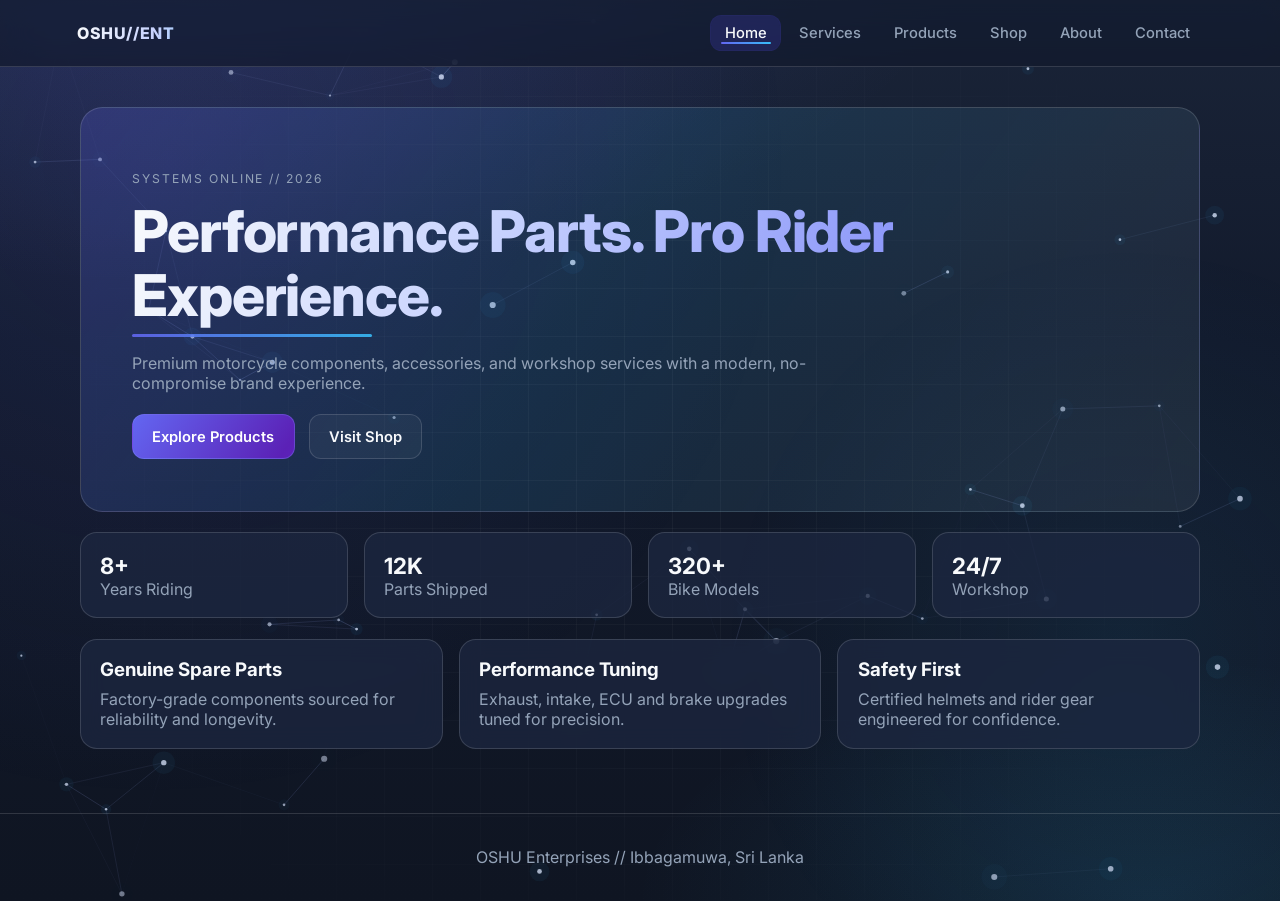
==== index.html @ 8a7154b7 "init the project" ====
<!doctype html>
<html lang="en">
  <head>
    <meta charset="UTF-8" />
    <meta name="viewport" content="width=device-width, initial-scale=1.0" />
    <title>OSHU Enterprises | Home</title>
    <link rel="preconnect" href="https://fonts.googleapis.com" />
    <link rel="preconnect" href="https://fonts.gstatic.com" crossorigin />
    <link
      href="https://fonts.googleapis.com/css2?family=Inter:wght@400;500;600;700;800&display=swap"
      rel="stylesheet"
    />
    <link rel="stylesheet" href="assets/styles.css" />
  </head>
  <body data-page="home">
    <div class="bg-grid"></div>
    <header class="site-header">
      <a class="brand" href="index.html"><span class="brand-text">OSHU//ENT</span></a>
      <button class="menu-toggle" aria-label="Toggle menu">Menu</button>
      <nav class="nav">
        <a href="index.html">Home</a>
        <a href="services.html">Services</a>
        <a href="products.html">Products</a>
        <a href="shop.html">Shop</a>
        <a href="about.html">About</a>
        <a href="contact.html">Contact</a>
      </nav>
    </header>

    <main>
      <section class="hero fade-in-up">
        <p class="eyebrow">Systems Online // 2026</p>
        <h1 class="page-title">Performance Parts. Pro Rider Experience.</h1>
        <p>
          Premium motorcycle components, accessories, and workshop services with
          a modern, no-compromise brand experience.
        </p>
        <div class="actions">
          <a class="btn btn-primary" href="products.html">Explore Products</a>
          <a class="btn btn-ghost" href="shop.html">Visit Shop</a>
        </div>
      </section>

      <section class="stats reveal">
        <article><strong>8+</strong><span>Years Riding</span></article>
        <article><strong>12K</strong><span>Parts Shipped</span></article>
        <article><strong>320+</strong><span>Bike Models</span></article>
        <article><strong>24/7</strong><span>Workshop</span></article>
      </section>

      <section class="cards reveal">
        <article class="card glass">
          <h3>Genuine Spare Parts</h3>
          <p>Factory-grade components sourced for reliability and longevity.</p>
        </article>
        <article class="card glass">
          <h3>Performance Tuning</h3>
          <p>Exhaust, intake, ECU and brake upgrades tuned for precision.</p>
        </article>
        <article class="card glass">
          <h3>Safety First</h3>
          <p>Certified helmets and rider gear engineered for confidence.</p>
        </article>
      </section>
    </main>

    <footer class="site-footer">
      <p>OSHU Enterprises // Ibbagamuwa, Sri Lanka</p>
    </footer>

    <script src="assets/main.js"></script>
  </body>
</html>
---- assets/styles.css ----
:root {
  --bg: #121a2c;
  --bg-soft: #1c2740;
  --card: rgba(28, 39, 64, 0.75);
  --text: #f8fafc;
  --muted: #94a3b8;
  --accent: #6366f1;
  --accent-2: #38bdf8;
  --border: rgba(255, 255, 255, 0.14);
  --ease-out-expo: cubic-bezier(0.16, 1, 0.3, 1);
  --ease-spring: cubic-bezier(0.34, 1.56, 0.64, 1);
}

* {
  box-sizing: border-box;
}

html,
body {
  margin: 0;
  font-family: Inter, system-ui, sans-serif;
  color: var(--text);
  background:
    radial-gradient(ellipse 120% 80% at 15% -10%, rgba(99, 102, 241, 0.18), transparent 52%),
    radial-gradient(ellipse 90% 60% at 90% 100%, rgba(56, 189, 248, 0.12), transparent 45%),
    linear-gradient(180deg, #1a2438 0%, var(--bg) 38%, #0f1522 100%);
}

.tech-live-bg {
  position: fixed;
  inset: 0;
  z-index: 0;
  width: 100%;
  height: 100%;
  pointer-events: none;
}

.bg-grid {
  position: fixed;
  inset: 0;
  z-index: 1;
  background-image: linear-gradient(to right, rgba(255, 255, 255, 0.045) 1px, transparent 1px),
    linear-gradient(to bottom, rgba(255, 255, 255, 0.045) 1px, transparent 1px);
  background-size: 48px 48px;
  mask-image: radial-gradient(circle at center, black, transparent 82%);
  pointer-events: none;
}

main,
.site-footer {
  position: relative;
  z-index: 2;
}

.site-header {
  position: sticky;
  top: 0;
  z-index: 20;
  display: flex;
  align-items: center;
  justify-content: space-between;
  padding: 1rem 6vw;
  backdrop-filter: blur(14px) saturate(1.2);
  background: rgba(18, 26, 44, 0.72);
  border-bottom: 1px solid var(--border);
  transition:
    padding 0.45s var(--ease-out-expo),
    background 0.45s ease,
    box-shadow 0.45s ease,
    border-color 0.35s ease;
}

.site-header::after {
  content: "";
  position: absolute;
  left: 0;
  right: 0;
  bottom: 0;
  height: 1px;
  background: linear-gradient(
    90deg,
    transparent,
    rgba(79, 70, 229, 0.45),
    rgba(34, 211, 238, 0.35),
    transparent
  );
  opacity: 0;
  transition: opacity 0.5s ease;
  pointer-events: none;
}

.site-header.scrolled {
  padding: 0.65rem 6vw;
  background: rgba(18, 26, 44, 0.9);
  box-shadow: 0 12px 40px rgba(15, 23, 42, 0.28);
  border-bottom-color: rgba(255, 255, 255, 0.1);
}

.site-header.scrolled::after {
  opacity: 1;
}

.brand {
  position: relative;
  color: var(--text);
  text-decoration: none;
  font-weight: 800;
  letter-spacing: 0.05em;
  transition: transform 0.35s var(--ease-out-expo), filter 0.35s ease;
}

.brand:hover {
  transform: translateY(-1px);
  filter: brightness(1.08);
}

.brand-text {
  background: linear-gradient(105deg, var(--text) 0%, #c7d2fe 40%, var(--accent-2) 100%);
  background-size: 200% auto;
  -webkit-background-clip: text;
  background-clip: text;
  color: transparent;
  animation: brandShimmer 8s ease-in-out infinite;
}

@keyframes brandShimmer {
  0%,
  100% {
    background-position: 0% center;
  }
  50% {
    background-position: 100% center;
  }
}

.nav {
  display: flex;
  gap: 0.35rem;
  align-items: center;
}

.nav a {
  position: relative;
  isolation: isolate;
  color: var(--muted);
  text-decoration: none;
  padding: 0.5rem 0.85rem;
  border-radius: 0.65rem;
  font-weight: 500;
  font-size: 0.92rem;
  overflow: hidden;
  transition:
    color 0.35s var(--ease-out-expo),
    background 0.35s ease,
    transform 0.35s var(--ease-spring);
}

.nav a::before {
  content: "";
  position: absolute;
  inset: 0;
  border-radius: inherit;
  background: radial-gradient(circle at 50% 120%, rgba(79, 70, 229, 0.35), transparent 65%);
  opacity: 0;
  transform: scale(0.85);
  transition:
    opacity 0.4s var(--ease-out-expo),
    transform 0.45s var(--ease-out-expo);
  z-index: -1;
}

.nav a::after {
  content: "";
  position: absolute;
  left: 50%;
  bottom: 0.35rem;
  width: 0;
  height: 2px;
  border-radius: 2px;
  background: linear-gradient(90deg, var(--accent), var(--accent-2));
  transform: translateX(-50%);
  transition: width 0.4s var(--ease-out-expo);
}

.nav a:hover {
  color: var(--text);
  transform: translateY(-2px);
}

.nav a:hover::before {
  opacity: 1;
  transform: scale(1);
}

.nav a:hover::after {
  width: calc(100% - 1.2rem);
}

.nav a.active {
  color: var(--text);
  background: rgba(79, 70, 229, 0.2);
  box-shadow: 0 0 0 1px rgba(79, 70, 229, 0.25);
}

.nav a.active::after {
  width: calc(100% - 1.2rem);
}

.menu-toggle {
  display: none;
  position: relative;
  border: 1px solid var(--border);
  border-radius: 0.65rem;
  background: rgba(255, 255, 255, 0.04);
  color: var(--text);
  padding: 0.5rem 0.95rem;
  font-weight: 600;
  font-size: 0.85rem;
  cursor: pointer;
  transition:
    transform 0.25s var(--ease-spring),
    background 0.25s ease,
    border-color 0.25s ease,
    box-shadow 0.25s ease;
}

.menu-toggle:hover {
  background: rgba(79, 70, 229, 0.15);
  border-color: rgba(79, 70, 229, 0.35);
  box-shadow: 0 4px 20px rgba(79, 70, 229, 0.15);
}

.menu-toggle:active {
  transform: scale(0.96);
}

.nav.open {
  animation: navDropIn 0.45s var(--ease-out-expo) forwards;
}

@keyframes navDropIn {
  from {
    opacity: 0;
    transform: translateY(-8px) scale(0.98);
  }
  to {
    opacity: 1;
    transform: translateY(0) scale(1);
  }
}

main {
  width: min(1120px, 90vw);
  margin: 2.5rem auto 4rem;
}

.hero,
.page-head {
  background: linear-gradient(
    125deg,
    rgba(99, 102, 241, 0.22),
    rgba(56, 189, 248, 0.12) 45%,
    rgba(255, 255, 255, 0.06) 100%
  );
  border: 1px solid var(--border);
  border-radius: 1.4rem;
  padding: 3.2rem;
}

.hero h1,
.page-head h1 {
  margin: 0.45rem 0 0.7rem;
  font-size: clamp(2rem, 5vw, 3.6rem);
  line-height: 1.12;
}

.page-title {
  font-weight: 800;
  letter-spacing: -0.02em;
  background-image: linear-gradient(
    110deg,
    #f8fafc 0%,
    #c7d2fe 14%,
    #818cf8 32%,
    #38bdf8 48%,
    #a5b4fc 64%,
    #e0f2fe 82%,
    #f1f5f9 100%
  );
  background-size: 260% auto;
  background-position: 0% center;
  background-repeat: no-repeat;
  -webkit-background-clip: text;
  background-clip: text;
  color: transparent;
  -webkit-text-fill-color: transparent;
  animation:
    pageTitleFlow 10s ease-in-out infinite,
    pageTitleBloom 4.5s ease-in-out infinite;
}

@keyframes pageTitleFlow {
  0%,
  100% {
    background-position: 0% 50%;
  }
  50% {
    background-position: 100% 50%;
  }
}

@keyframes pageTitleBloom {
  0%,
  100% {
    filter: brightness(1) saturate(1);
  }
  45% {
    filter: brightness(1.07) saturate(1.12);
  }
}

.hero .page-title,
.page-head .page-title {
  position: relative;
}

.hero .page-title::after,
.page-head .page-title::after {
  content: "";
  display: block;
  margin-top: 0.4rem;
  height: 3px;
  width: min(100%, 15rem);
  border-radius: 999px;
  background: linear-gradient(90deg, var(--accent), var(--accent-2), var(--accent));
  background-size: 200% 100%;
  opacity: 0.88;
  animation: pageTitleUnderline 3.6s ease-in-out infinite;
  pointer-events: none;
}

@keyframes pageTitleUnderline {
  0%,
  100% {
    background-position: 0% 50%;
    opacity: 0.72;
    transform: scaleX(0.94);
    transform-origin: left center;
  }
  50% {
    background-position: 100% 50%;
    opacity: 1;
    transform: scaleX(1);
    transform-origin: left center;
  }
}

.hero p,
.page-head p {
  color: var(--muted);
  max-width: 70ch;
}

.eyebrow {
  text-transform: uppercase;
  letter-spacing: 0.16em;
  font-size: 0.76rem;
  color: var(--accent-2);
}

.actions {
  display: flex;
  gap: 0.9rem;
  margin-top: 1.35rem;
}

.btn {
  position: relative;
  display: inline-block;
  text-decoration: none;
  border-radius: 0.75rem;
  padding: 0.78rem 1.2rem;
  border: 1px solid var(--border);
  font-weight: 600;
  font-size: 0.92rem;
  cursor: pointer;
  overflow: hidden;
  isolation: isolate;
  transition:
    transform 0.35s var(--ease-spring),
    box-shadow 0.35s ease,
    border-color 0.3s ease,
    filter 0.3s ease;
}

.btn::after {
  content: "";
  position: absolute;
  inset: -40%;
  left: -60%;
  background: linear-gradient(
    105deg,
    transparent 0%,
    rgba(255, 255, 255, 0.12) 48%,
    rgba(255, 255, 255, 0.04) 52%,
    transparent 100%
  );
  transform: skewX(-14deg) translateX(-100%);
  transition: transform 0.65s var(--ease-out-expo);
  z-index: 0;
  pointer-events: none;
  mix-blend-mode: soft-light;
}

.btn:hover {
  transform: translateY(-3px);
  box-shadow: 0 14px 36px rgba(79, 70, 229, 0.28);
}

.btn:hover::after {
  transform: skewX(-14deg) translateX(180%);
}

.btn:active {
  transform: translateY(-1px) scale(0.98);
  transition-duration: 0.12s;
}

.btn:focus-visible {
  outline: none;
  box-shadow: 0 0 0 3px rgba(34, 211, 238, 0.45), 0 12px 32px rgba(79, 70, 229, 0.25);
}

.btn-primary {
  color: white;
  background: linear-gradient(125deg, var(--accent) 0%, #5b21b6 50%, #6d28d9 100%);
  background-size: 200% 100%;
  border-color: rgba(129, 140, 248, 0.35);
  transition:
    transform 0.35s var(--ease-spring),
    box-shadow 0.35s ease,
    background-position 0.5s ease,
    border-color 0.3s ease;
}

.btn-primary:hover {
  background-position: 100% 0;
  border-color: rgba(165, 180, 252, 0.5);
}

.btn-ghost {
  color: var(--text);
  background: rgba(255, 255, 255, 0.04);
  border-color: rgba(255, 255, 255, 0.14);
}

.btn-ghost:hover {
  background: rgba(255, 255, 255, 0.09);
  border-color: rgba(34, 211, 238, 0.25);
  box-shadow: 0 12px 32px rgba(0, 0, 0, 0.25);
}

.stats,
.cards,
.contact-grid {
  display: grid;
  gap: 1rem;
  margin-top: 1.3rem;
}

.stats {
  grid-template-columns: repeat(4, minmax(0, 1fr));
}

.cards {
  grid-template-columns: repeat(3, minmax(0, 1fr));
}

.contact-grid {
  grid-template-columns: 1fr 1.2fr;
}

.stats article,
.card {
  position: relative;
  border: 1px solid var(--border);
  border-radius: 1.05rem;
  padding: 1.15rem 1.2rem;
  background: var(--card);
  overflow: hidden;
  transform: translateZ(0);
  transition:
    transform 0.45s var(--ease-out-expo),
    box-shadow 0.45s ease,
    border-color 0.35s ease,
    background 0.35s ease;
}

.stats article::before,
.card::before {
  content: "";
  position: absolute;
  inset: 0;
  border-radius: inherit;
  padding: 1px;
  background: linear-gradient(
    135deg,
    rgba(79, 70, 229, 0.5),
    rgba(34, 211, 238, 0.15),
    rgba(255, 255, 255, 0.06)
  );
  -webkit-mask:
    linear-gradient(#fff 0 0) content-box,
    linear-gradient(#fff 0 0);
  mask:
    linear-gradient(#fff 0 0) content-box,
    linear-gradient(#fff 0 0);
  -webkit-mask-composite: xor;
  mask-composite: exclude;
  opacity: 0;
  transition: opacity 0.45s ease;
  pointer-events: none;
}

.stats article::after,
.card::after {
  content: "";
  position: absolute;
  top: -50%;
  left: -50%;
  width: 40%;
  height: 200%;
  background: linear-gradient(
    90deg,
    transparent,
    rgba(255, 255, 255, 0.06),
    transparent
  );
  transform: rotate(25deg) translateX(-120%);
  transition: transform 0.65s var(--ease-out-expo);
  pointer-events: none;
}

.stats article:hover,
.card:hover {
  transform: translateY(-6px);
  border-color: rgba(129, 140, 248, 0.25);
  box-shadow:
    0 20px 50px rgba(0, 0, 0, 0.35),
    0 0 0 1px rgba(79, 70, 229, 0.12);
}

.stats article:hover::before,
.card:hover::before {
  opacity: 1;
}

.stats article:hover::after,
.card:hover::after {
  transform: rotate(25deg) translateX(280%);
}

.card.glass {
  transition:
    transform 0.45s var(--ease-out-expo),
    box-shadow 0.45s ease,
    border-color 0.35s ease,
    backdrop-filter 0.35s ease;
}

.card.glass:hover {
  backdrop-filter: blur(16px) saturate(1.15);
}

.stats strong {
  display: block;
  font-size: 1.4rem;
}

.stats span {
  color: var(--muted);
}

.card h3 {
  margin: 0 0 0.5rem;
}

.card p {
  margin: 0;
  color: var(--muted);
}

.glass {
  backdrop-filter: blur(12px);
}

.contact-form {
  display: grid;
  gap: 0.8rem;
}

/* Flowing “water” frame + inner sheen on contact fields */
.field-water {
  padding: 2px;
  border-radius: 0.78rem;
  background-image: linear-gradient(
    118deg,
    rgba(56, 189, 248, 0.55),
    rgba(99, 102, 241, 0.48),
    rgba(186, 230, 253, 0.58),
    rgba(14, 165, 233, 0.45),
    rgba(125, 211, 252, 0.52),
    rgba(59, 130, 246, 0.42),
    rgba(56, 189, 248, 0.55)
  );
  background-size: 320% 320%;
  animation: waterBorderFlow 9s ease-in-out infinite;
  transition: box-shadow 0.35s ease, transform 0.35s var(--ease-out-expo);
}

.field-water--tall {
  min-height: 8.5rem;
}

.field-water:focus-within {
  box-shadow:
    0 0 0 3px rgba(56, 189, 248, 0.18),
    0 12px 36px rgba(56, 189, 248, 0.08);
}

.field-water input,
.field-water textarea {
  display: block;
  width: 100%;
  box-sizing: border-box;
  margin: 0;
  border: none;
  border-radius: 0.62rem;
  color: var(--text);
  padding: 0.72rem 0.85rem;
  font: inherit;
  resize: vertical;
  min-height: 2.75rem;
  background-color: rgba(22, 32, 52, 0.94);
  background-image: linear-gradient(
    112deg,
    rgba(56, 189, 248, 0.07) 0%,
    rgba(15, 23, 42, 0.15) 28%,
    rgba(186, 230, 253, 0.16) 48%,
    rgba(99, 102, 241, 0.1) 62%,
    rgba(56, 189, 248, 0.08) 82%,
    rgba(125, 211, 252, 0.09) 100%
  );
  background-size: 220% 100%;
  background-repeat: no-repeat;
  animation: waterFieldSheen 5.8s ease-in-out infinite;
  box-shadow: inset 0 1px 0 rgba(255, 255, 255, 0.06);
  transition:
    box-shadow 0.3s ease,
    background-color 0.3s ease;
}

.field-water textarea {
  min-height: 7.5rem;
  line-height: 1.5;
}

.field-water input::placeholder,
.field-water textarea::placeholder {
  color: rgba(148, 163, 184, 0.9);
}

.field-water input:focus,
.field-water textarea:focus {
  outline: none;
  background-color: rgba(26, 38, 62, 0.97);
  box-shadow:
    inset 0 0 0 1px rgba(56, 189, 248, 0.2),
    inset 0 -12px 28px rgba(56, 189, 248, 0.06);
}

@keyframes waterBorderFlow {
  0%,
  100% {
    background-position: 0% 40%;
  }
  50% {
    background-position: 100% 60%;
  }
}

.field-water:nth-child(2) {
  animation-delay: 0.45s;
}

.field-water:nth-child(2) input {
  animation-delay: -1.1s;
}

.field-water:nth-child(3) {
  animation-delay: 0.2s;
}

.field-water:nth-child(3) textarea {
  animation-delay: -2.4s;
}

.site-footer {
  text-align: center;
  color: var(--muted);
  padding: 1.1rem;
  border-top: 1px solid var(--border);
}

.fade-in-up {
  opacity: 0;
  transform: translateY(20px);
  animation: fadeUp 700ms ease forwards;
}

.reveal {
  opacity: 0;
  transform: translateY(30px);
  transition:
    opacity 0.6s var(--ease-out-expo),
    transform 0.6s var(--ease-out-expo);
}

.reveal.visible {
  opacity: 1;
  transform: translateY(0);
}

.reveal.visible > *:nth-child(1) {
  transition-delay: 0.05s;
}

.reveal.visible > *:nth-child(2) {
  transition-delay: 0.1s;
}

.reveal.visible > *:nth-child(3) {
  transition-delay: 0.15s;
}

.reveal.visible > *:nth-child(4) {
  transition-delay: 0.2s;
}

.reveal > * {
  transition:
    opacity 0.55s var(--ease-out-expo),
    transform 0.55s var(--ease-out-expo),
    box-shadow 0.45s ease,
    border-color 0.35s ease;
}

.reveal:not(.visible) > * {
  opacity: 0;
  transform: translateY(18px);
}

.reveal.visible > * {
  opacity: 1;
  transform: translateY(0);
}

@keyframes fadeUp {
  to {
    opacity: 1;
    transform: translateY(0);
  }
}

@media (prefers-reduced-motion: reduce) {
  *,
  *::before,
  *::after {
    animation-duration: 0.01ms !important;
    animation-iteration-count: 1 !important;
    transition-duration: 0.01ms !important;
  }

  .brand-text {
    animation: none;
    background-position: 0% center;
  }

  .page-title,
  .page-title::after {
    animation: none !important;
  }

  .page-title {
    background: none;
    -webkit-text-fill-color: currentColor;
    color: var(--text);
    filter: none !important;
  }

  .page-title::after {
    opacity: 0.85;
    transform: none;
    background-position: 0% 50%;
  }

  .field-water {
    animation: none !important;
    background-size: 100% 100% !important;
    background-position: 50% 50% !important;
    box-shadow: none;
  }

  .field-water input,
  .field-water textarea {
    animation: none !important;
    background-size: 100% 100% !important;
    background-position: 50% 50% !important;
  }

  .nav.open {
    animation: none;
  }
}

@media (max-width: 920px) {
  .cards,
  .stats,
  .contact-grid {
    grid-template-columns: 1fr 1fr;
  }
}

@media (max-width: 700px) {
  .menu-toggle {
    display: inline-block;
  }

  .nav {
    display: none;
    position: absolute;
    top: 64px;
    right: 6vw;
    flex-direction: column;
    padding: 0.7rem;
    border: 1px solid var(--border);
    border-radius: 0.8rem;
    background: rgba(22, 31, 52, 0.96);
  }

  .nav.open {
    display: flex;
  }

  .hero,
  .page-head {
    padding: 2rem;
  }

  .cards,
  .stats,
  .contact-grid {
    grid-template-columns: 1fr;
  }
}
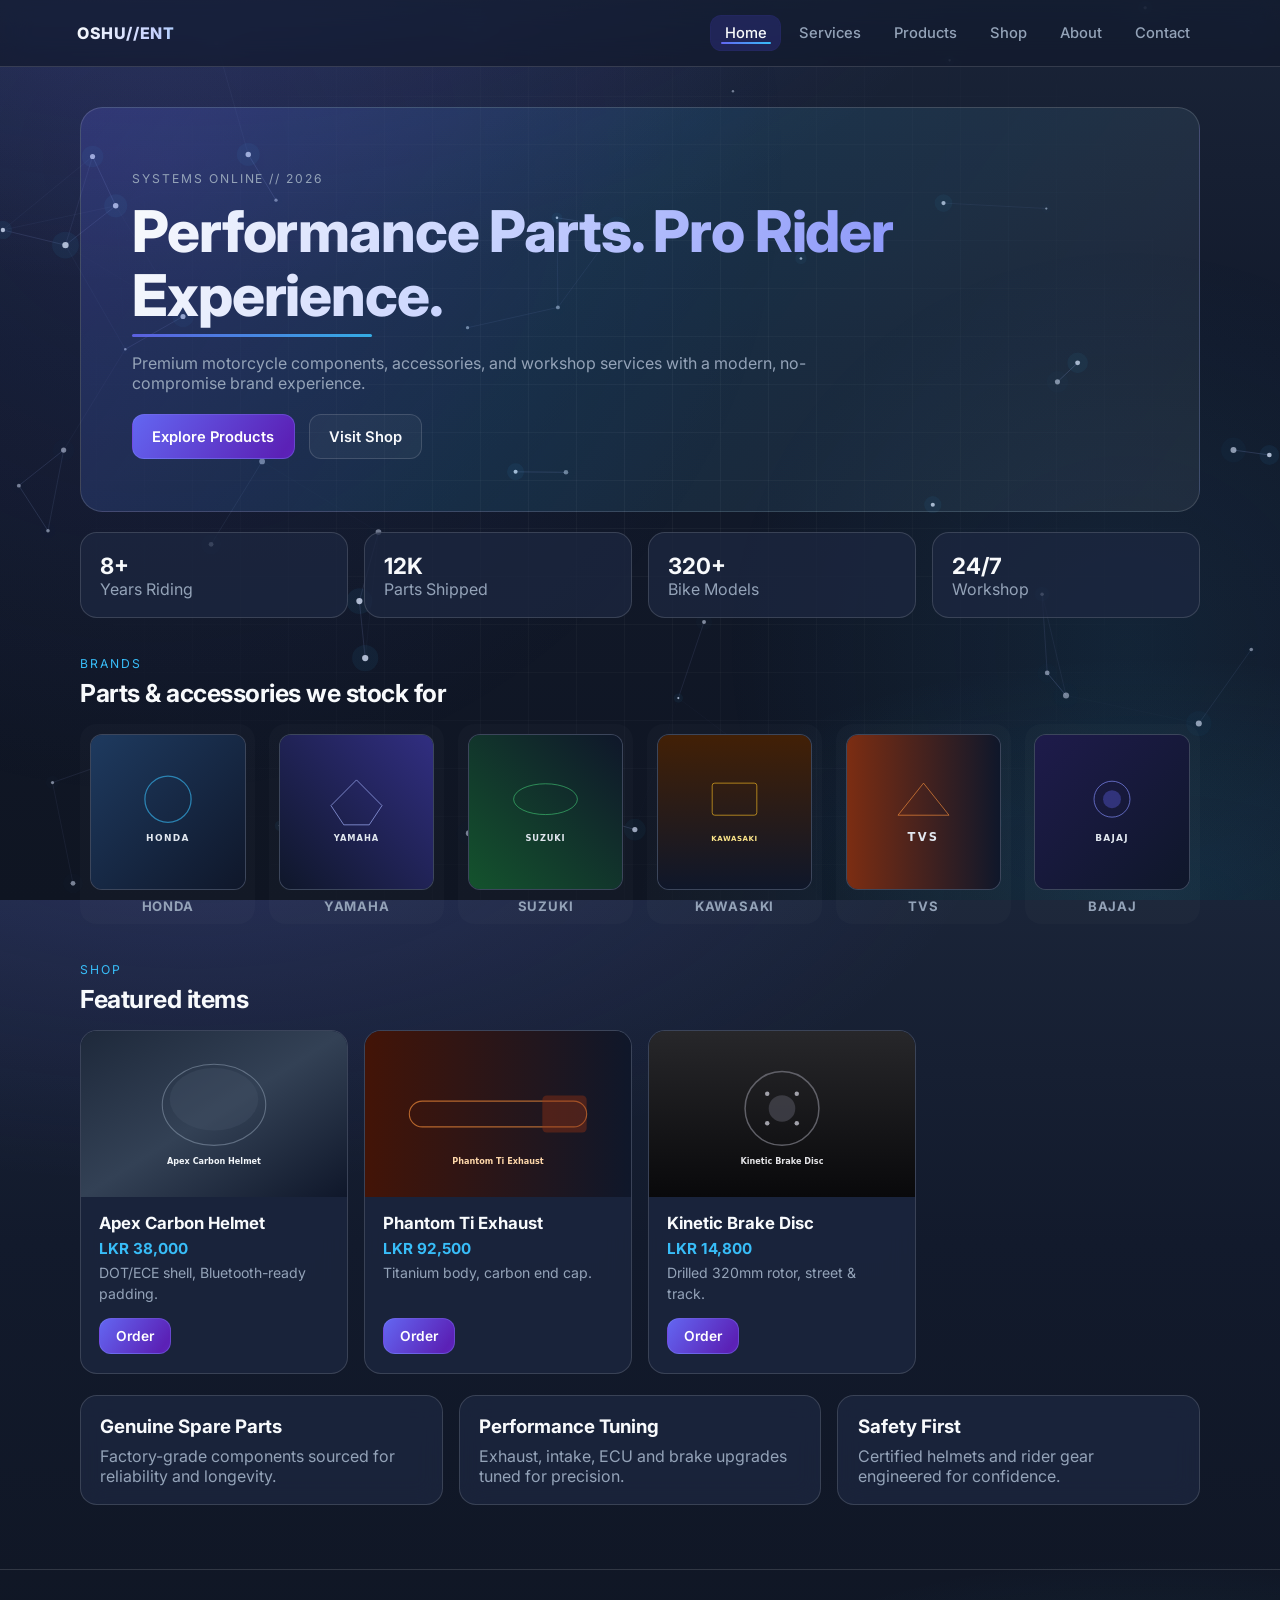
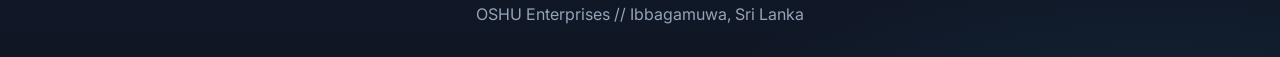
==== commit c0d2f29a: "new updates" ====
--- a/index.html
+++ b/index.html
@@ -14,6 +14,7 @@
   </head>
   <body data-page="home">
     <div class="bg-grid"></div>
+    <div class="page-wrap">
     <header class="site-header">
       <a class="brand" href="index.html"><span class="brand-text">OSHU//ENT</span></a>
       <button class="menu-toggle" aria-label="Toggle menu">Menu</button>
@@ -48,6 +49,152 @@
         <article><strong>24/7</strong><span>Workshop</span></article>
       </section>
 
+      <section class="section-intro reveal">
+        <p class="eyebrow">Brands</p>
+        <h2 class="section-title">Parts & accessories we stock for</h2>
+      </section>
+      <section class="brands-grid reveal" aria-label="Motorcycle brands we support">
+        <a class="brand-tile" href="shop.html">
+          <figure class="brand-tile__fig">
+            <img
+              src="assets/images/brand-honda.svg"
+              alt="Honda motorcycles and parts"
+              width="240"
+              height="240"
+              loading="lazy"
+              decoding="async"
+            />
+          </figure>
+          <span class="brand-tile__name">Honda</span>
+        </a>
+        <a class="brand-tile" href="shop.html">
+          <figure class="brand-tile__fig">
+            <img
+              src="assets/images/brand-yamaha.svg"
+              alt="Yamaha motorcycles and parts"
+              width="240"
+              height="240"
+              loading="lazy"
+              decoding="async"
+            />
+          </figure>
+          <span class="brand-tile__name">Yamaha</span>
+        </a>
+        <a class="brand-tile" href="shop.html">
+          <figure class="brand-tile__fig">
+            <img
+              src="assets/images/brand-suzuki.svg"
+              alt="Suzuki motorcycles and parts"
+              width="240"
+              height="240"
+              loading="lazy"
+              decoding="async"
+            />
+          </figure>
+          <span class="brand-tile__name">Suzuki</span>
+        </a>
+        <a class="brand-tile" href="shop.html">
+          <figure class="brand-tile__fig">
+            <img
+              src="assets/images/brand-kawasaki.svg"
+              alt="Kawasaki performance parts"
+              width="240"
+              height="240"
+              loading="lazy"
+              decoding="async"
+            />
+          </figure>
+          <span class="brand-tile__name">Kawasaki</span>
+        </a>
+        <a class="brand-tile" href="shop.html">
+          <figure class="brand-tile__fig">
+            <img
+              src="assets/images/brand-tvs.svg"
+              alt="TVS motorcycles and spares"
+              width="240"
+              height="240"
+              loading="lazy"
+              decoding="async"
+            />
+          </figure>
+          <span class="brand-tile__name">TVS</span>
+        </a>
+        <a class="brand-tile" href="shop.html">
+          <figure class="brand-tile__fig">
+            <img
+              src="assets/images/brand-bajaj.svg"
+              alt="Bajaj commuter and performance parts"
+              width="240"
+              height="240"
+              loading="lazy"
+              decoding="async"
+            />
+          </figure>
+          <span class="brand-tile__name">Bajaj</span>
+        </a>
+      </section>
+
+      <section class="section-intro reveal">
+        <p class="eyebrow">Shop</p>
+        <h2 class="section-title">Featured items</h2>
+      </section>
+      <section class="shop-grid reveal">
+        <article class="card glass card--product">
+          <div class="card-image-wrap">
+            <img
+              src="assets/images/product-helmet.svg"
+              alt="Carbon motorcycle helmet"
+              width="720"
+              height="450"
+              loading="lazy"
+              decoding="async"
+            />
+          </div>
+          <div class="card-body">
+            <h3>Apex Carbon Helmet</h3>
+            <p class="product-price">LKR 38,000</p>
+            <p class="product-meta">DOT/ECE shell, Bluetooth-ready padding.</p>
+            <a class="btn btn-primary btn--compact" href="contact.html">Order</a>
+          </div>
+        </article>
+        <article class="card glass card--product">
+          <div class="card-image-wrap">
+            <img
+              src="assets/images/product-exhaust.svg"
+              alt="Performance exhaust and engine parts"
+              width="720"
+              height="450"
+              loading="lazy"
+              decoding="async"
+            />
+          </div>
+          <div class="card-body">
+            <h3>Phantom Ti Exhaust</h3>
+            <p class="product-price">LKR 92,500</p>
+            <p class="product-meta">Titanium body, carbon end cap.</p>
+            <a class="btn btn-primary btn--compact" href="contact.html">Order</a>
+          </div>
+        </article>
+        <article class="card glass card--product">
+          <div class="card-image-wrap">
+            <img
+              src="assets/images/product-brake.svg"
+              alt="Motorcycle wheel and brake"
+              width="720"
+              height="450"
+              loading="lazy"
+              decoding="async"
+            />
+          </div>
+          <div class="card-body">
+            <h3>Kinetic Brake Disc</h3>
+            <p class="product-price">LKR 14,800</p>
+            <p class="product-meta">Drilled 320mm rotor, street & track.</p>
+            <a class="btn btn-primary btn--compact" href="contact.html">Order</a>
+          </div>
+        </article>
+      </section>
+
       <section class="cards reveal">
         <article class="card glass">
           <h3>Genuine Spare Parts</h3>
@@ -68,6 +215,7 @@
       <p>OSHU Enterprises // Ibbagamuwa, Sri Lanka</p>
     </footer>
 
+    </div>
     <script src="assets/main.js"></script>
   </body>
 </html>
--- a/assets/styles.css
+++ b/assets/styles.css
@@ -15,9 +15,20 @@
   box-sizing: border-box;
 }
 
+html {
+  height: 100%;
+}
+
 html,
 body {
   margin: 0;
+}
+
+body {
+  min-height: 100%;
+  min-height: 100dvh;
+  display: flex;
+  flex-direction: column;
   font-family: Inter, system-ui, sans-serif;
   color: var(--text);
   background:
@@ -46,10 +57,14 @@
   pointer-events: none;
 }
 
-main,
-.site-footer {
+.page-wrap {
   position: relative;
   z-index: 2;
+  flex: 1 1 auto;
+  display: flex;
+  flex-direction: column;
+  width: 100%;
+  min-height: 0;
 }
 
 .site-header {
@@ -250,6 +265,8 @@
 }
 
 main {
+  position: relative;
+  flex: 1 1 auto;
   width: min(1120px, 90vw);
   margin: 2.5rem auto 4rem;
 }
@@ -588,6 +605,161 @@
 .card p {
   margin: 0;
   color: var(--muted);
+}
+
+/* —— Brands & shop / product imagery —— */
+.section-intro {
+  margin-top: 2.35rem;
+  margin-bottom: 0.25rem;
+}
+
+.section-intro .eyebrow {
+  margin: 0;
+}
+
+.section-intro .section-title {
+  margin: 0.45rem 0 0;
+  font-size: clamp(1.2rem, 2.6vw, 1.55rem);
+  font-weight: 700;
+  letter-spacing: -0.02em;
+  color: var(--text);
+}
+
+.brands-grid {
+  display: grid;
+  grid-template-columns: repeat(6, minmax(0, 1fr));
+  gap: 0.85rem;
+  margin-top: 1rem;
+}
+
+.brand-tile {
+  display: flex;
+  flex-direction: column;
+  align-items: center;
+  gap: 0.55rem;
+  padding: 0.55rem;
+  text-decoration: none;
+  color: var(--text);
+  border-radius: 1rem;
+  border: 1px solid transparent;
+  background: rgba(255, 255, 255, 0.02);
+  transition:
+    border-color 0.3s ease,
+    background 0.3s ease,
+    transform 0.35s var(--ease-out-expo),
+    box-shadow 0.35s ease;
+}
+
+.brand-tile:hover {
+  border-color: rgba(129, 140, 248, 0.35);
+  background: rgba(99, 102, 241, 0.08);
+  transform: translateY(-4px);
+  box-shadow: 0 12px 32px rgba(0, 0, 0, 0.2);
+}
+
+.brand-tile__fig {
+  margin: 0;
+  width: 100%;
+  aspect-ratio: 1;
+  border-radius: 0.75rem;
+  overflow: hidden;
+  border: 1px solid var(--border);
+  background: var(--bg-soft);
+}
+
+.brand-tile__fig img {
+  width: 100%;
+  height: 100%;
+  object-fit: cover;
+  display: block;
+  transition: transform 0.5s var(--ease-out-expo);
+}
+
+.brand-tile:hover .brand-tile__fig img {
+  transform: scale(1.06);
+}
+
+.brand-tile__name {
+  font-size: 0.82rem;
+  font-weight: 700;
+  letter-spacing: 0.06em;
+  text-transform: uppercase;
+  color: var(--muted);
+}
+
+.brand-tile:hover .brand-tile__name {
+  color: var(--text);
+}
+
+.shop-grid {
+  display: grid;
+  grid-template-columns: repeat(auto-fill, minmax(268px, 1fr));
+  gap: 1rem;
+  margin-top: 1rem;
+}
+
+.card--product {
+  padding: 0;
+  display: flex;
+  flex-direction: column;
+  height: 100%;
+}
+
+.card--product .card-image-wrap {
+  position: relative;
+  aspect-ratio: 16 / 10;
+  overflow: hidden;
+  background: var(--bg-soft);
+}
+
+.card--product .card-image-wrap img {
+  width: 100%;
+  height: 100%;
+  object-fit: cover;
+  display: block;
+  transition: transform 0.55s var(--ease-out-expo);
+}
+
+.card--product:hover .card-image-wrap img {
+  transform: scale(1.05);
+}
+
+.card--product .card-body {
+  padding: 1rem 1.15rem 1.2rem;
+  display: flex;
+  flex-direction: column;
+  gap: 0.35rem;
+  flex: 1;
+}
+
+.card--product .card-body h3 {
+  margin: 0;
+  font-size: 1.05rem;
+}
+
+.card--product .product-price {
+  margin: 0;
+  font-weight: 700;
+  font-size: 0.95rem;
+  color: var(--accent-2);
+}
+
+.card--product .product-meta {
+  margin: 0;
+  font-size: 0.88rem;
+  color: var(--muted);
+  line-height: 1.45;
+  flex: 1;
+}
+
+.card--product .card-body .btn {
+  margin-top: 0.5rem;
+  align-self: flex-start;
+}
+
+.btn--compact {
+  padding: 0.58rem 1rem;
+  font-size: 0.86rem;
 }
 
 .glass {
@@ -706,6 +878,9 @@
 }
 
 .site-footer {
+  position: relative;
+  flex-shrink: 0;
+  margin-top: auto;
   text-align: center;
   color: var(--muted);
   padding: 1.1rem;
@@ -745,6 +920,30 @@
 
 .reveal.visible > *:nth-child(4) {
   transition-delay: 0.2s;
+}
+
+.reveal.visible > *:nth-child(5) {
+  transition-delay: 0.25s;
+}
+
+.reveal.visible > *:nth-child(6) {
+  transition-delay: 0.3s;
+}
+
+.reveal.visible > *:nth-child(7) {
+  transition-delay: 0.35s;
+}
+
+.reveal.visible > *:nth-child(8) {
+  transition-delay: 0.4s;
+}
+
+.reveal.visible > *:nth-child(9) {
+  transition-delay: 0.45s;
+}
+
+.reveal.visible > *:nth-child(10) {
+  transition-delay: 0.5s;
 }
 
 .reveal > * {
@@ -828,6 +1027,10 @@
   .stats,
   .contact-grid {
     grid-template-columns: 1fr 1fr;
+  }
+
+  .brands-grid {
+    grid-template-columns: repeat(3, minmax(0, 1fr));
   }
 }
 
@@ -862,4 +1065,8 @@
   .contact-grid {
     grid-template-columns: 1fr;
   }
-}
+
+  .brands-grid {
+    grid-template-columns: repeat(2, minmax(0, 1fr));
+  }
+}
